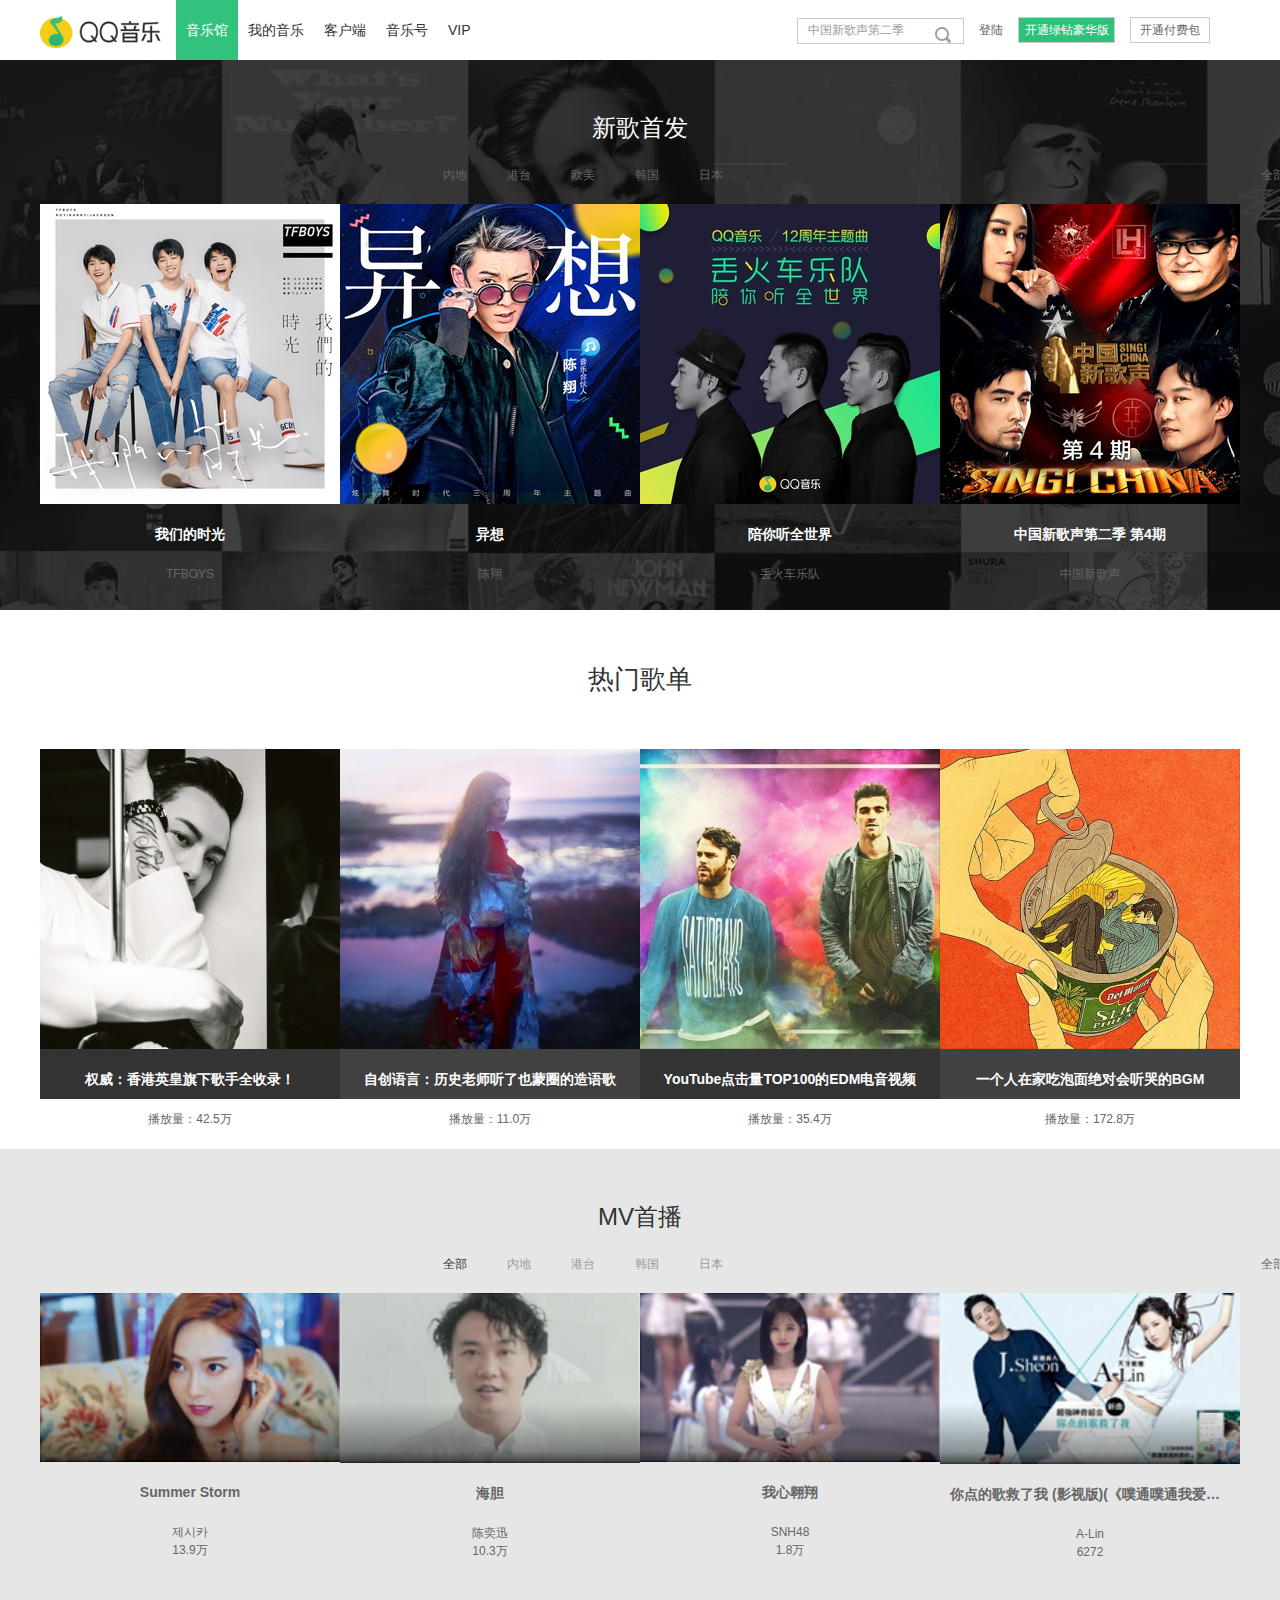
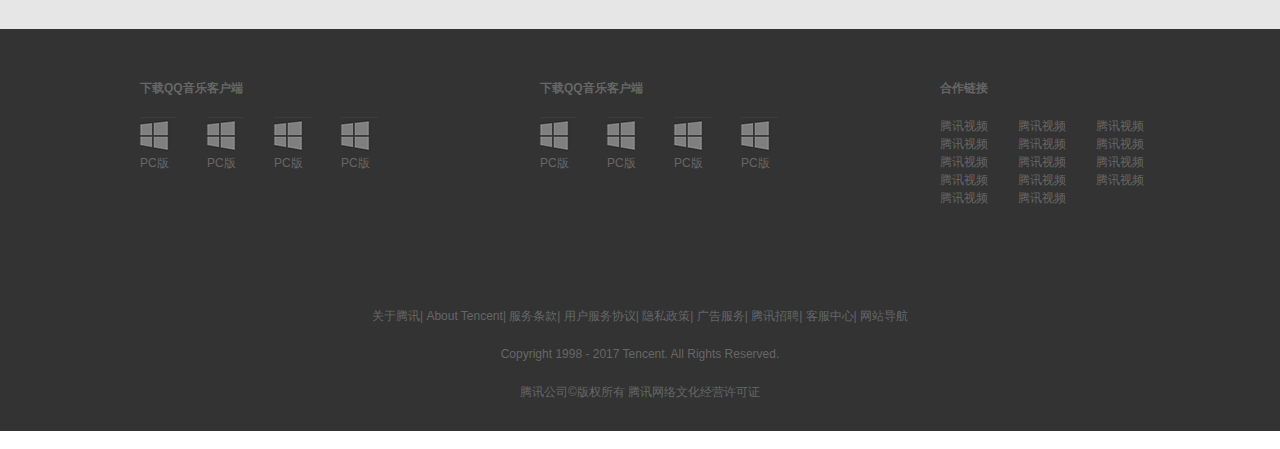
==== index.html @ 7cb8e2b9 "修改首页啦" ====
<!DOCTYPE html>
<html lang="en">
<head>
	<meta charset="UTF-8">
	<title>QQ音乐！</title>
	<link rel="stylesheet" href="css/base.css">
	<link rel="stylesheet" href="css/common.css">
</head>
<body>
	<div class="nav w">
		<div class="nav-logo">
			<h1><a href="#"><img src="img/logo.png" alt="QQ音乐"></a></h1>			
		</div>
		<div class="nva-fl clearfix">
			<ul>
				<li><a href="#" class="current">音乐馆</a></li>
				<li><a href="#">我的音乐</a></li>
				<li><a href="#">客户端</a></li>
				<li><a href="#">音乐号</a></li>
				<li><a href="#">VIP</a></li>
			</ul>
		</div>
		<div class="nav-fr">
			<ul>
				<li><input type="text" value="中国新歌声第二季"></li>
				<li><img src="img/search.png" alt=""></li>
				<li><a href="#">登陆</a></li>
				<li ><a href="#" class="lvzuan">开通绿钻豪华版</a></li>
				<li ><a href="#" class="kaitong">开通付费包</a></li>
			</ul>
		</div>
	</div>
	<div class="contentt">
		<div class="content w">
			<h3>新歌首发</h3>			
			<div class="content-nav clearfix">
				<ul>
					<li><a href="#">内地</a></li>
					<li><a href="#">港台</a></li>
					<li><a href="#">欧美</a></li>
					<li><a href="#">韩国</a></li>
					<li><a href="#">日本</a></li>
				</ul>
				<div class="more"><a href="">全部></a></div>
			</div>
			<div class="con-music clearfix">
				<ul>
					<li>
						<img src="img/11.jpg" alt="">
						<h4>我们的时光</h4>
						<span>TFBOYS</span>
					</li>
					<li>
						<img src="img/12.jpg" alt="">
						<h4>异想</h4>
						<span>陈翔</span>
					</li>
					<li>
						<img src="img/13.jpg" alt="">
						<h4>陪你听全世界</h4>
						<span>丢火车乐队</span>
					</li>
					<li>
						<img src="img/14.jpg" alt="">
						<h4>中国新歌声第二季 第4期</h4>
						<span>中国新歌声</span>
					</li>
				</ul>
			</div>
		</div>
	</div>
	<div class="hot w">
		<h3>热门歌单</h3>
		<div class="hot-music clearfix">
			<ul>
				<li>
					<img src="img/21.jpg" alt="">
					<h4>权威：香港英皇旗下歌手全收录！</h4>
					<span>播放量：42.5万</span>
				</li>
				<li class="crueent">
					<img src="img/22.jpg" alt="">
					<h4>自创语言：历史老师听了也蒙圈的造语歌</h4>
					<span>播放量：11.0万</span>
				</li>
				<li>
					<img src="img/23.jpg" alt="">
					<h4>YouTube点击量TOP100的EDM电音视频</h4>
					<span>播放量：35.4万</span>
				</li>
				<li class="crueent">
					<img src="img/24.jpg" alt="">
					<h4>一个人在家吃泡面绝对会听哭的BGM</h4>
					<span>播放量：172.8万</span>
				</li>
			</ul>
		</div>
	</div>
	<div class="mv">
		<div class="contentt">
			<div class="content w">
				<h3>MV首播</h3>			
				<div class="content-nav clearfix">
					<ul>
						<li><a href="#" class="current">全部</a></li>
						<li><a href="#">内地</a></li>
						<li><a href="#">港台</a></li>
						<li><a href="#">韩国</a></li>
						<li><a href="#">日本</a></li>
					</ul>
					<div class="more"><a href="">全部></a></div>
				</div>
				<div class="con-music clearfix">
					<ul>
						<li>
							<img src="img/31.jpg" alt="">
							<h4>Summer Storm</h4>
							<span>제시카</span>
							<span>13.9万</span>
						</li>
						<li>
							<img src="img/32.jpg" alt="">
							<h4>海胆</h4>
							<span>陈奕迅</span>
							<span>10.3万</span>
						</li>
						<li>
							<img src="img/33.jpg" alt="">
							<h4>我心翱翔</h4>
							<span>SNH48</span>
							<span>1.8万</span>
						</li>
						<li>
							<img src="img/34.jpg" alt="">
							<h4>你点的歌救了我 (影视版)(《噗通噗通我爱你》电视剧片头曲)</h4>
							<span>A-Lin</span>
							<span>6272</span>
						</li>
					</ul>
				</div>
			</div>
		</div>
	</div>
	<div class="foot clearfix">
		<div class="footer w clearfix">
			<div class="help clearfix">
				<ul >
					<li class="help-sec">
						<h4>下载QQ音乐客户端</h4>
						<div class="help-tu">
							<ul>
								<li>
									<div class="help-tubiao"></div>
									<p>PC版</p>
								</li>
								<li>
									<div class="help-tubiao"></div>
									<p>PC版</p>
								</li>
								<li>
									<div class="help-tubiao"></div>
									<p>PC版</p>
								</li>
								<li>
									<div class="help-tubiao"></div>
									<p>PC版</p>
								</li>
							</ul>
						</div>
					</li>
					<li class="help-sec">
						<h4>下载QQ音乐客户端</h4>
						<div class="help-tu">
							<ul>
								<li>
									<div class="help-tubiao"></div>
									<p>PC版</p>
								</li>
								<li>
									<div class="help-tubiao"></div>
									<p>PC版</p>
								</li>
								<li>
									<div class="help-tubiao"></div>
									<p>PC版</p>
								</li>
								<li>
									<div class="help-tubiao"></div>
									<p>PC版</p>
								</li>
							</ul>
						</div>
					</li>
					<li class="help-sec">
						<h4>合作链接</h4>
						<div class="help-tu">
							<ul>
								<li><a href="#">腾讯视频</a></li>
								<li><a href="#">腾讯视频</a></li>
								<li><a href="#">腾讯视频</a></li>
								<li><a href="#">腾讯视频</a></li>
								<li><a href="#">腾讯视频</a></li>
								<li><a href="#">腾讯视频</a></li>
								<li><a href="#">腾讯视频</a></li>
								<li><a href="#">腾讯视频</a></li>
								<li><a href="#">腾讯视频</a></li>
								<li><a href="#">腾讯视频</a></li>
								<li><a href="#">腾讯视频</a></li>
								<li><a href="#">腾讯视频</a></li>
								<li><a href="#">腾讯视频</a></li>
								<li><a href="#">腾讯视频</a></li>
							</ul>
						</div>
					</li>
				</ul>
			</div>
			<div class="contact clearfix">
				<p>
					<a href="#">关于腾讯</a>|
					<a href="#"> About Tencent</a>|
					<a href="#">服务条款</a>|
					<a href="#">用户服务协议</a>|
					<a href="#">隐私政策</a>|
					<a href="#">广告服务</a>|
					<a href="#">腾讯招聘</a>|
					<a href="#">客服中心</a>|
					<a href="#">网站导航</a>
				</p>
				<p>Copyright  1998 - 2017 Tencent. All Rights Reserved.</p>
				<p>腾讯公司©版权所有 腾讯网络文化经营许可证</p>
			</div>
		</div>
	</div>
</body>
</html>
---- css/base.css ----
﻿/*清除元素默认的内外边距  */
* {
    margin: 0;
    padding: 0
}
/*让所有斜体 不倾斜*/
em,
i {
    font-style: normal;
}
/*去掉列表前面的小点*/
li {
    list-style: none;
}
/*图片没有边框   去掉图片底侧的空白缝隙*/
img {
    border: 0;  /*ie6*/
    vertical-align: middle;
}
/*让button 按钮 变成小手*/
button {
    cursor: pointer;
}
/*取消链接的下划线*/
a {
    color: #666;
    text-decoration: none;
}

a:hover {
    color: #e33333;
}

button,
input {
    font-family: 'Microsoft YaHei', 'Heiti SC', tahoma, arial, 'Hiragino Sans GB', \\5B8B\4F53, sans-serif;
    /*取消轮廓线 蓝色的*/
    outline: none;
}

body {
    background-color: #fff;
    font: 12px/1.5 'Microsoft YaHei', 'Heiti SC', tahoma, arial, 'Hiragino Sans GB', \\5B8B\4F53, sans-serif;
    color: #666
}

.hide,
.none {
    display: none;
}
/*清除浮动*/
.clearfix:after {
    visibility: hidden;
    clear: both;
    display: block;
    content: ".";
    height: 0
}

.clearfix {
    *zoom: 1
}
.w {
    width: 1200px;
    margin: 0 auto ;
}
.fl {
    float: left;
}
.fr {
    float: right;
}
---- css/common.css ----
.nav {
    height: 60px;
    background-color: #fff;
    line-height: 60px;
    overflow: hidden;
}

.nav-logo {
    float: left;
}

.nav-logo img {
    vertical-align: middle;
    margin-right: 15px;
}

.nav-logo a {
    text-indent: -9999px;
}

.nva-fl {
    float: left;
}

.nva-fl li {
    float: left;
}

.nva-fl li a {
    display: block;
    height: 70px;
    padding: 0 10px;
    font-size: 14px;
    color: #333;
    background-color: #fff;
}

.nva-fl li a:hover {
    background-color: #31c27d;
    color: #fff;
}

.nva-fl .current {
    background-color: #31c27d;
    color: #fff;
}

.nav-fr {
    position: relative;
    float: right;
}

.nav-fr li {
    float: left;
    margin-right: 15px;
}

.nav-fr li input {
    outline: none;
    width: 155px;
    height: 24px;
    border: 1px solid #ccc;
    color: #999;
    font-size: 12px;
    padding-left: 10px;
}

.nav-fr li img {
    position: absolute;
    top: 27px;
    left: 138px;
    cursor: pointer;
}

.nav-fr .lvzuan {
    display: inline-block;
    /*display: block;*/
    width: 95px;
    height: 24px;
    border: 1px solid #ccc;
    background-color: #2fc17a;
    text-align: center;
    line-height: 24px;
    font-size: 12px;
    color: #fff;
    /*margin-top: 30px;*/
}

.nav-fr .kaitong {
    display: inline-block;
    width: 78px;
    height: 24px;
    border: 1px solid #ccc;
    line-height: 24px;
    text-align: center;
    font-size: 12px;
}

.contentt {
    background: url(../img/10.jpg) 0 0 no-repeat;
}

.content {
    padding-top: 50px;
    height: 500px;
}

.content h3 {
    margin: auto;
    color: #fff;
    font-size: 24px;
    text-align: center;
    font-weight: 400;
}

.content-nav {
    position: relative;
    margin: auto;
    width: 500px!important;
    padding-left: 65px;
}

.content-nav li {
    text-align: center;
    float: left;
    margin: 20px;
}

.content-nav .more {
    position: absolute;
    top: 0;
    right: -390px;
    margin: 20px;
}

.con-music {
    /*margin-top: 50px;*/
}

.con-music li {
    width: 300px;
    float: left;
}

.con-music li img {
    width: 100%;
}

.con-music li h4,
.hot li h4 {
    margin: auto;
    text-align: center;
    color: #fff;
    font-size: 14px;
    margin-top: 20px;
    margin-bottom: 20px;
}

.con-music li span,
.hot-music li span {
    display: block;
    text-align: center;
    width: 60px;
    margin: auto;
}

.hot {
    margin-top: 50px;
    margin-bottom: 50px;
}

.hot h3 {
    text-align: center;
    font-size: 26px;
    font-weight: 400;
    color: #333;
    margin-bottom: 50px;
}

.hot li {
    float: left;
    height: 350px;
    background-color: #333333;
}

.hot-music li span {
    width: 100px;
}

.hot .crueent {
    background-color: #414141;
}

.mv .contentt {
    background: #e6e6e6;
    height: 480px;
}

.mv .content h3 {
    color: #333;
}

.mv .con-music h4 {
    color: #666;
    white-space: nowrap;
    overflow: hidden;
    text-overflow: ellipsis;
    padding: 0 10px;
}

.mv .content-nav li {}

.mv .content-nav li a {
    color: #999;
}

.mv .content-nav li .current {
    color: #333;
}

.foot {
    background-color: #333333;
    /*height: 500px;*/
    padding-top: 50px;
}

.help h4 {
    margin-bottom: 20px;
}

.help ul {
    width:
}

.help .help-tubiao {
    width: 37px;
    height: 37px;
    background: url(../img/footer.png) -2px 0 no-repeat;
}

.help .help-tubiao:hover {
    background: url(../img/footer.png) -0px -35px no-repeat;
}

.help-tu li {
    float: left;
    margin-right: 30px;
}

.help-sec {
    width: 300px;
    float: left;
    margin-left: 100px;
}

.contact {
    margin-top: 100px;
    margin-bottom: 30px;
}

.contact p {
    text-align: center;
    margin-top: 20px;
}
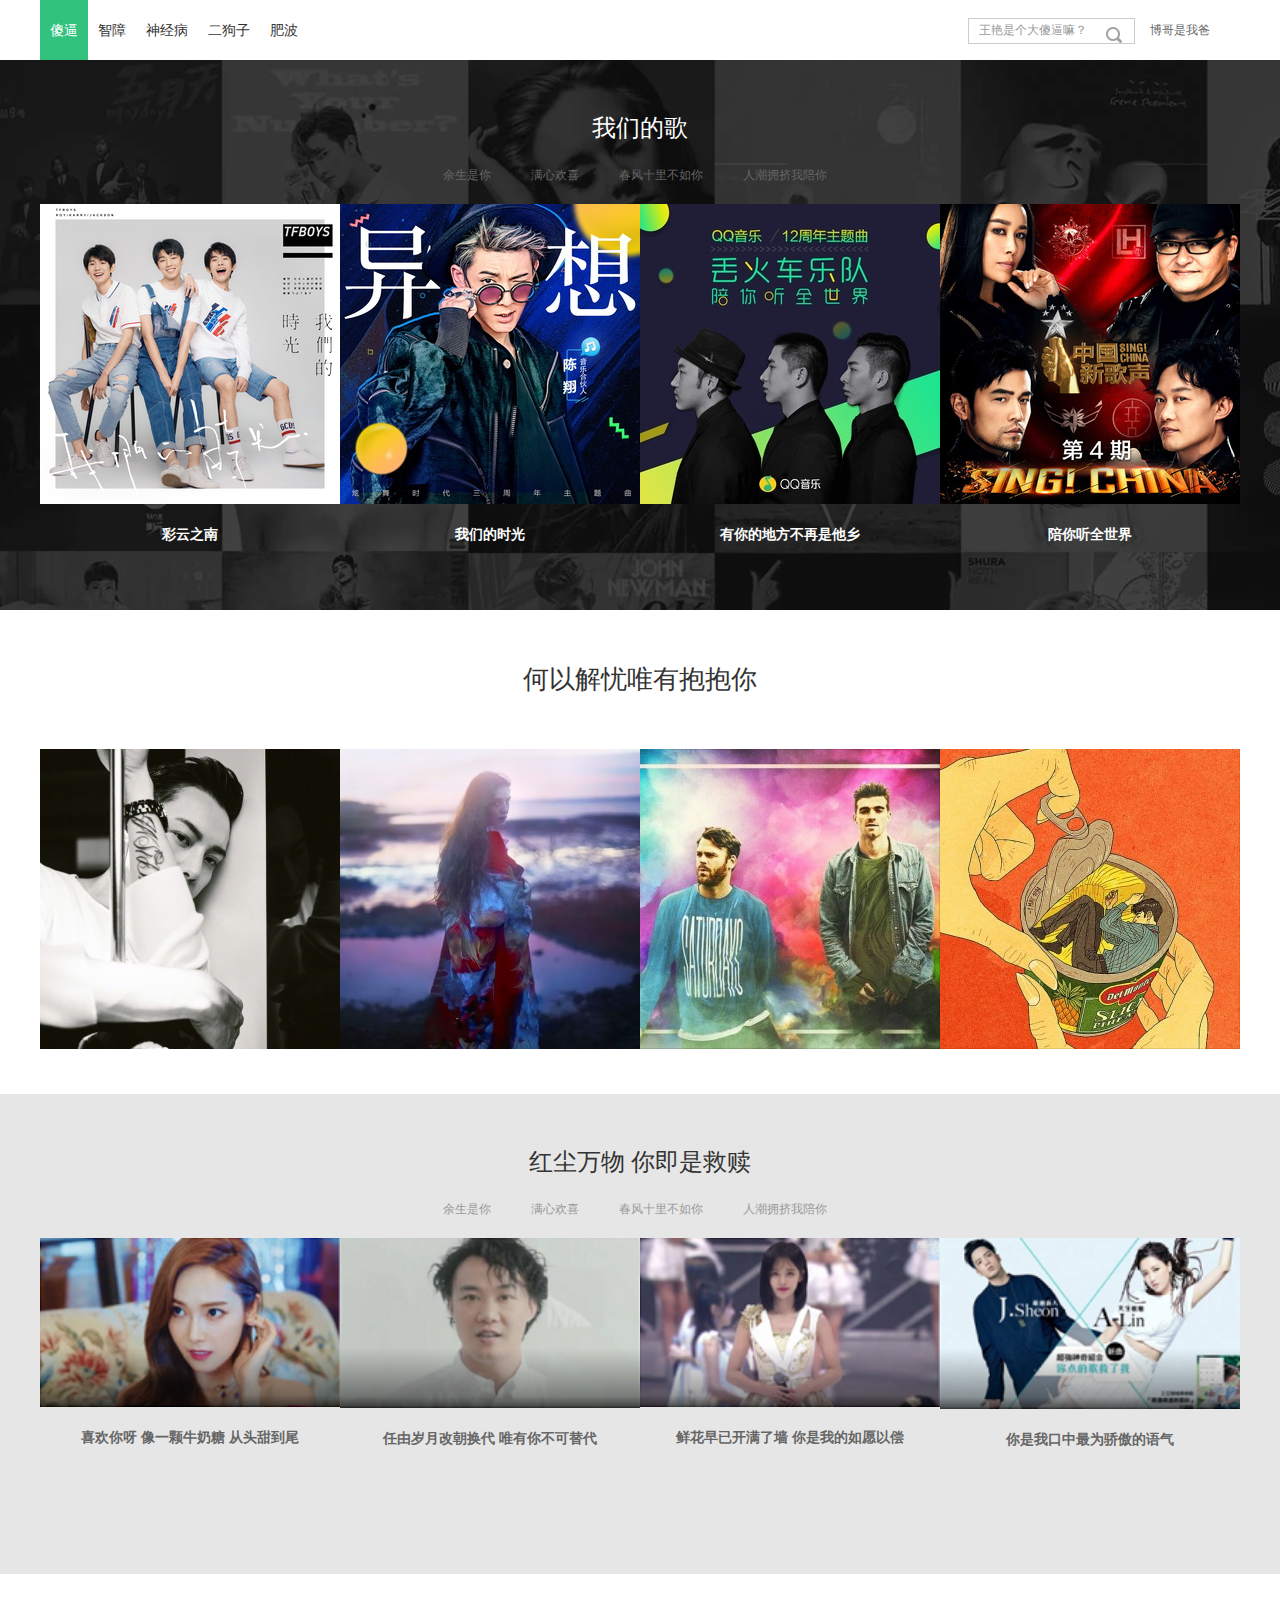
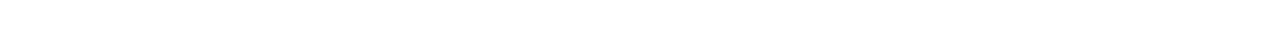
==== commit 123de235: "重新修改啦" ====
--- a/index.html
+++ b/index.html
@@ -1,266 +1,126 @@
 <!DOCTYPE html>
 <html lang="en">
+
 <head>
-	<meta charset="UTF-8">
-	<title>QQ音乐！</title>
-	<link rel="stylesheet" href="css/base.css">
-	<link rel="stylesheet" href="css/common.css">
+    <meta charset="UTF-8">
+    <title>QQ音乐！</title>
+    <link rel="stylesheet" href="css/base.css">
+    <link rel="stylesheet" href="css/common.css">
 </head>
+
 <body>
-	<div class="nav w">
-		<div class="nav-logo">
-			<h1><a href="#"><img src="img/logo.png" alt="QQ音乐"></a></h1>			
-		</div>
-		<div class="nva-fl clearfix">
-			<ul>
-				<li><a href="#" class="current">音乐馆</a></li>
-				<li><a href="#">我的音乐</a></li>
-				<li><a href="#">客户端</a></li>
-				<li><a href="#">音乐号</a></li>
-				<li><a href="#">VIP</a></li>
-			</ul>
-		</div>
-		<div class="nav-fr">
-			<ul>
-				<li><input type="text" value="中国新歌声第二季"></li>
-				<li><img src="img/search.png" alt=""></li>
-				<li><a href="#">登陆</a></li>
-				<li ><a href="#" class="lvzuan">开通绿钻豪华版</a></li>
-				<li ><a href="#" class="kaitong">开通付费包</a></li>
-			</ul>
-		</div>
-	</div>
-	<div class="contentt">
-		<div class="content w">
-			<h3>新歌首发</h3>			
-			<div class="content-nav clearfix">
-				<ul>
-					<li><a href="#">内地</a></li>
-					<li><a href="#">港台</a></li>
-					<li><a href="#">欧美</a></li>
-					<li><a href="#">韩国</a></li>
-					<li><a href="#">日本</a></li>
-				</ul>
-				<div class="more"><a href="">全部></a></div>
-			</div>
-			<div class="con-music clearfix">
-				<ul>
-					<li>
-						<img src="img/11.jpg" alt="">
-						<h4>我们的时光</h4>
-						<span>TFBOYS</span>
-					</li>
-					<li>
-						<img src="img/12.jpg" alt="">
-						<h4>异想</h4>
-						<span>陈翔</span>
-					</li>
-					<li>
-						<img src="img/13.jpg" alt="">
-						<h4>陪你听全世界</h4>
-						<span>丢火车乐队</span>
-					</li>
-					<li>
-						<img src="img/14.jpg" alt="">
-						<h4>中国新歌声第二季 第4期</h4>
-						<span>中国新歌声</span>
-					</li>
-				</ul>
-			</div>
-		</div>
-	</div>
-	<div class="hot w">
-		<h3>热门歌单</h3>
-		<div class="hot-music clearfix">
-			<ul>
-				<li>
-					<img src="img/21.jpg" alt="">
-					<h4>权威：香港英皇旗下歌手全收录！</h4>
-					<span>播放量：42.5万</span>
-				</li>
-				<li class="crueent">
-					<img src="img/22.jpg" alt="">
-					<h4>自创语言：历史老师听了也蒙圈的造语歌</h4>
-					<span>播放量：11.0万</span>
-				</li>
-				<li>
-					<img src="img/23.jpg" alt="">
-					<h4>YouTube点击量TOP100的EDM电音视频</h4>
-					<span>播放量：35.4万</span>
-				</li>
-				<li class="crueent">
-					<img src="img/24.jpg" alt="">
-					<h4>一个人在家吃泡面绝对会听哭的BGM</h4>
-					<span>播放量：172.8万</span>
-				</li>
-			</ul>
-		</div>
-	</div>
-	<div class="mv">
-		<div class="contentt">
-			<div class="content w">
-				<h3>MV首播</h3>			
-				<div class="content-nav clearfix">
-					<ul>
-						<li><a href="#" class="current">全部</a></li>
-						<li><a href="#">内地</a></li>
-						<li><a href="#">港台</a></li>
-						<li><a href="#">韩国</a></li>
-						<li><a href="#">日本</a></li>
-					</ul>
-					<div class="more"><a href="">全部></a></div>
-				</div>
-				<div class="con-music clearfix">
-					<ul>
-						<li>
-							<img src="img/31.jpg" alt="">
-							<h4>Summer Storm</h4>
-							<span>제시카</span>
-							<span>13.9万</span>
-						</li>
-						<li>
-							<img src="img/32.jpg" alt="">
-							<h4>海胆</h4>
-							<span>陈奕迅</span>
-							<span>10.3万</span>
-						</li>
-						<li>
-							<img src="img/33.jpg" alt="">
-							<h4>我心翱翔</h4>
-							<span>SNH48</span>
-							<span>1.8万</span>
-						</li>
-						<li>
-							<img src="img/34.jpg" alt="">
-							<h4>你点的歌救了我 (影视版)(《噗通噗通我爱你》电视剧片头曲)</h4>
-							<span>A-Lin</span>
-							<span>6272</span>
-						</li>
-					</ul>
-				</div>
-			</div>
-		</div>
-	</div>
-	<div class="foot clearfix">
-		<div class="footer w clearfix">
-			<div class="help clearfix">
-				<ul >
-					<li class="help-sec">
-						<h4>下载QQ音乐客户端</h4>
-						<div class="help-tu">
-							<ul>
-								<li>
-									<div class="help-tubiao"></div>
-									<p>PC版</p>
-								</li>
-								<li>
-									<div class="help-tubiao"></div>
-									<p>PC版</p>
-								</li>
-								<li>
-									<div class="help-tubiao"></div>
-									<p>PC版</p>
-								</li>
-								<li>
-									<div class="help-tubiao"></div>
-									<p>PC版</p>
-								</li>
-							</ul>
-						</div>
-					</li>
-					<li class="help-sec">
-						<h4>下载QQ音乐客户端</h4>
-						<div class="help-tu">
-							<ul>
-								<li>
-									<div class="help-tubiao"></div>
-									<p>PC版</p>
-								</li>
-								<li>
-									<div class="help-tubiao"></div>
-									<p>PC版</p>
-								</li>
-								<li>
-									<div class="help-tubiao"></div>
-									<p>PC版</p>
-								</li>
-								<li>
-									<div class="help-tubiao"></div>
-									<p>PC版</p>
-								</li>
-							</ul>
-						</div>
-					</li>
-					<li class="help-sec">
-						<h4>合作链接</h4>
-						<div class="help-tu">
-							<ul>
-								<li><a href="#">腾讯视频</a></li>
-								<li><a href="#">腾讯视频</a></li>
-								<li><a href="#">腾讯视频</a></li>
-								<li><a href="#">腾讯视频</a></li>
-								<li><a href="#">腾讯视频</a></li>
-								<li><a href="#">腾讯视频</a></li>
-								<li><a href="#">腾讯视频</a></li>
-								<li><a href="#">腾讯视频</a></li>
-								<li><a href="#">腾讯视频</a></li>
-								<li><a href="#">腾讯视频</a></li>
-								<li><a href="#">腾讯视频</a></li>
-								<li><a href="#">腾讯视频</a></li>
-								<li><a href="#">腾讯视频</a></li>
-								<li><a href="#">腾讯视频</a></li>
-							</ul>
-						</div>
-					</li>
-				</ul>
-			</div>
-			<div class="contact clearfix">
-				<p>
-					<a href="#">关于腾讯</a>|
-					<a href="#"> About Tencent</a>|
-					<a href="#">服务条款</a>|
-					<a href="#">用户服务协议</a>|
-					<a href="#">隐私政策</a>|
-					<a href="#">广告服务</a>|
-					<a href="#">腾讯招聘</a>|
-					<a href="#">客服中心</a>|
-					<a href="#">网站导航</a>
-				</p>
-				<p>Copyright  1998 - 2017 Tencent. All Rights Reserved.</p>
-				<p>腾讯公司©版权所有 腾讯网络文化经营许可证</p>
-			</div>
-		</div>
-	</div>
+    <div class="nav w">
+        <div class="nva-fl clearfix">
+            <ul>
+                <li><a href="#" class="current">傻逼</a></li>
+                <li><a href="#">智障</a></li>
+                <li><a href="#">神经病</a></li>
+                <li><a href="#">二狗子</a></li>
+                <li><a href="#">肥波</a></li>
+            </ul>
+        </div>
+        <div class="nav-fr">
+            <ul>
+                <li><input type="text" value="王艳是个大傻逼嘛？"></li>
+                <li><img src="img/search.png" alt=""></li>
+                <li><a href="#">博哥是我爸</a></li>
+            </ul>
+        </div>
+    </div>
+    <div class="contentt">
+        <div class="content w">
+            <h3>我们的歌</h3>
+            <div class="content-nav clearfix" style="width: 500px;">
+                <ul>
+                    <li><a href="#">余生是你</a></li>
+                    <li><a href="#">满心欢喜</a></li>
+                    <li><a href="#">春风十里不如你</a></li>
+                    <li><a href="#">人潮拥挤我陪你</a></li>
+                </ul>
+
+            </div>
+            <div class="con-music clearfix">
+                <ul>
+                    <li>
+                        <img src="img/11.jpg" alt="">
+                        <h4>彩云之南</h4>
+                    </li>
+                    <li>
+                        <img src="img/12.jpg" alt="">
+                        <h4>我们的时光</h4>
+                    </li>
+                    <li>
+                        <img src="img/13.jpg" alt="">
+                        <h4>有你的地方不再是他乡</h4>
+                    </li>
+                    <li>
+                        <img src="img/14.jpg" alt="">
+                        <h4>陪你听全世界</h4>
+                    </li>
+                </ul>
+            </div>
+        </div>
+    </div>
+
+    <div class="hot w">
+        <h3>何以解忧唯有抱抱你</h3>
+        <div class="con-music clearfix">
+            <ul>
+                <li style="height: 295px">
+                    <img src="img/21.jpg" alt="">
+                    <h4>苦海无涯 回头是我呀</h4>
+                </li>
+                <li class="crueent" style="height: 295px">
+                    <img src="img/22.jpg" alt="">
+                    <h4>遇见你是所有故事的开始</h4>
+                </li>
+                <li style="height: 295px">
+                    <img src="img/23.jpg" alt="">
+                    <h4>我心悦你 不问朝夕</h4>
+                </li>
+                <li class="crueent" style="height: 295px">
+                    <img src="img/24.jpg" alt="">
+                    <h4>我要俗气而热烈的喜欢你</h4>
+                </li>
+            </ul>
+        </div>
+    </div>
+    <div class="mv">
+        <div class="contentt">
+            <div class="content w">
+                <h3>红尘万物 你即是救赎</h3>
+                <div class="content-nav clearfix" style="width: 500px;">
+                    <ul>
+                        <li><a href="#">余生是你</a></li>
+                        <li><a href="#">满心欢喜</a></li>
+                        <li><a href="#">春风十里不如你</a></li>
+                        <li><a href="#">人潮拥挤我陪你</a></li>
+                    </ul>
+
+                </div>
+                <div class="con-music clearfix">
+                    <ul>
+                        <li>
+                            <img src="img/31.jpg" alt="">
+                            <h4>喜欢你呀 像一颗牛奶糖 从头甜到尾</h4>
+                        </li>
+                        <li>
+                            <img src="img/32.jpg" alt="">
+                            <h4>任由岁月改朝换代 唯有你不可替代</h4>
+                        </li>
+                        <li>
+                            <img src="img/33.jpg" alt="">
+                            <h4>鲜花早已开满了墙 你是我的如愿以偿</h4>
+                        </li>
+                        <li>
+                            <img src="img/34.jpg" alt="">
+                            <h4>你是我口中最为骄傲的语气</h4>
+                        </li>
+                    </ul>
+                </div>
+            </div>
+        </div>
+    </div>
 </body>
-</html>
 
-
-	
-
-
-
-
-
-
-
-
-
-
-
-
-
-
-
-
-
-
-
-
-
-
-     
-
-
-
-
-
+</html>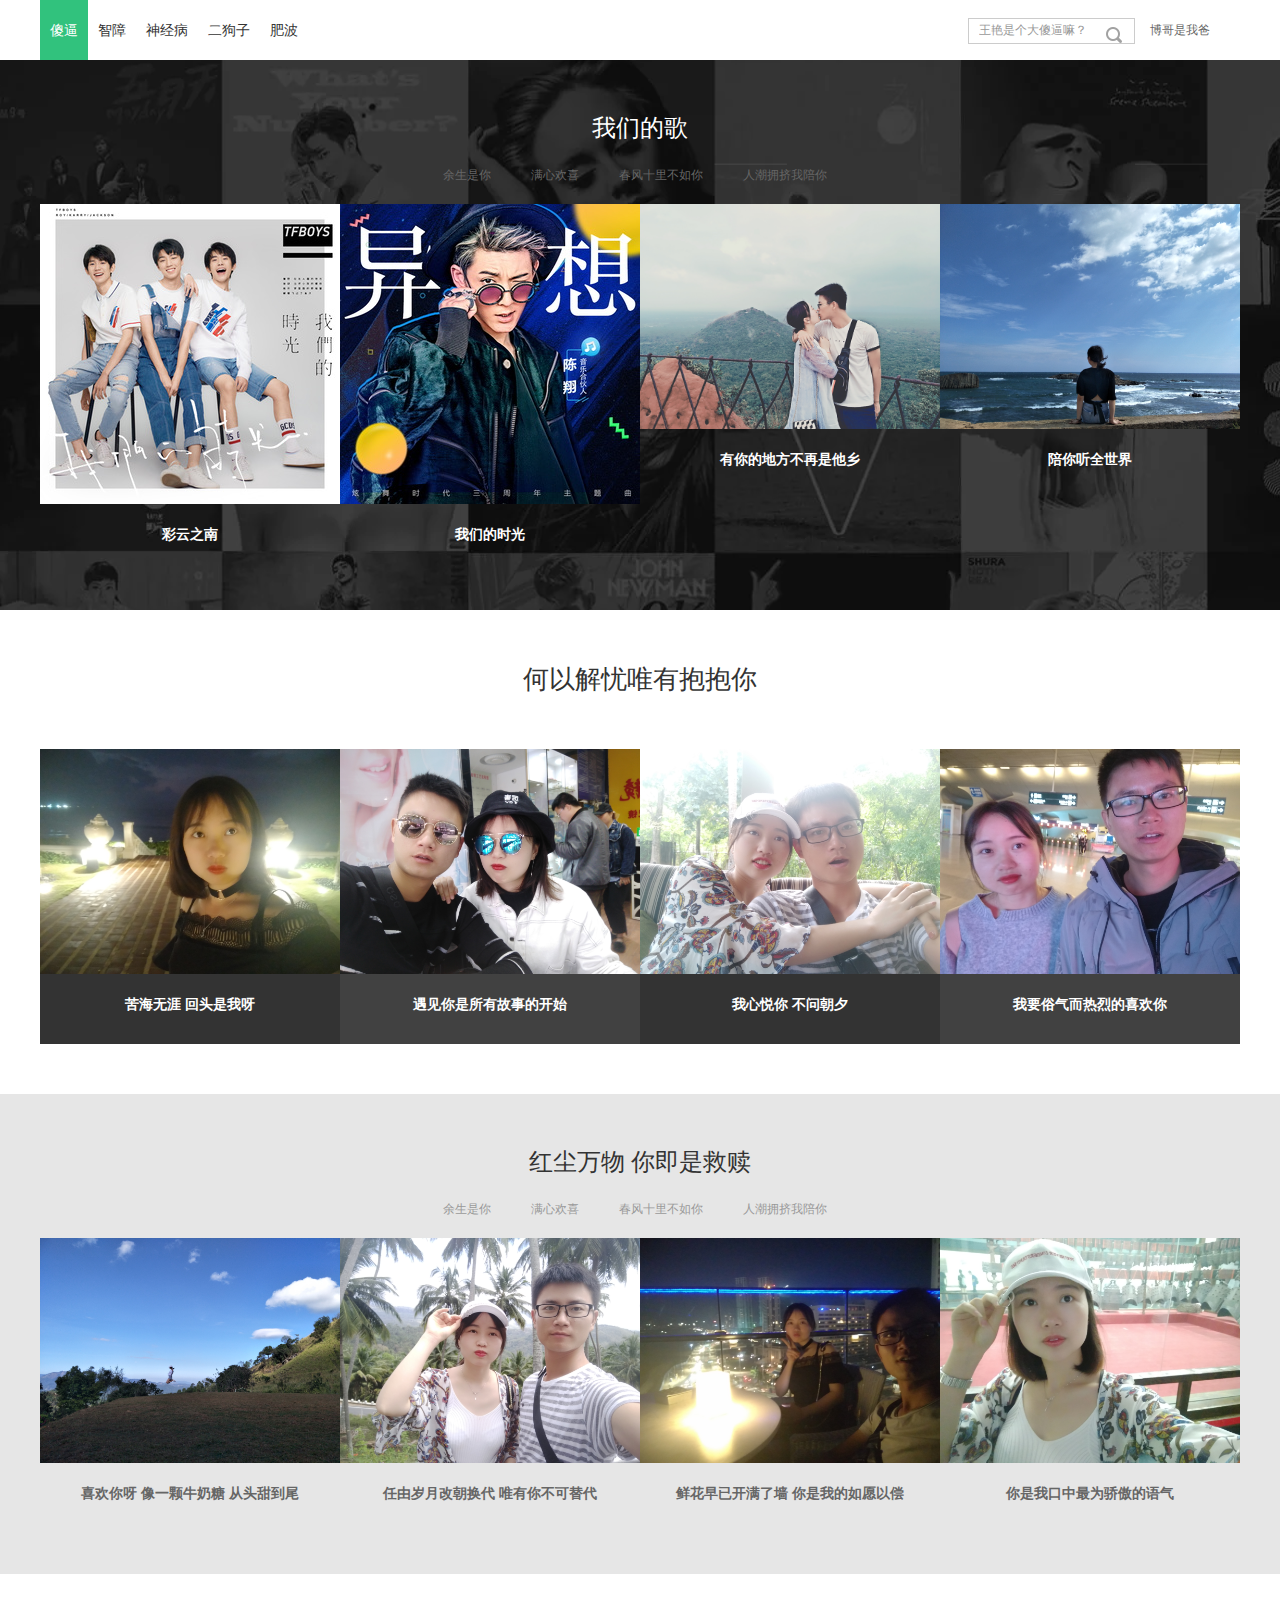
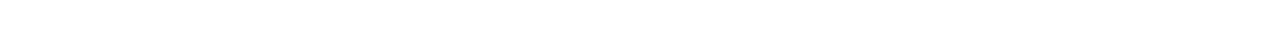
==== commit 0b9564f1: "重新修改啦" ====
--- a/index.html
+++ b/index.html
@@ -3,7 +3,7 @@
 
 <head>
     <meta charset="UTF-8">
-    <title>QQ音乐！</title>
+    <title>我们的歌</title>
     <link rel="stylesheet" href="css/base.css">
     <link rel="stylesheet" href="css/common.css">
 </head>
